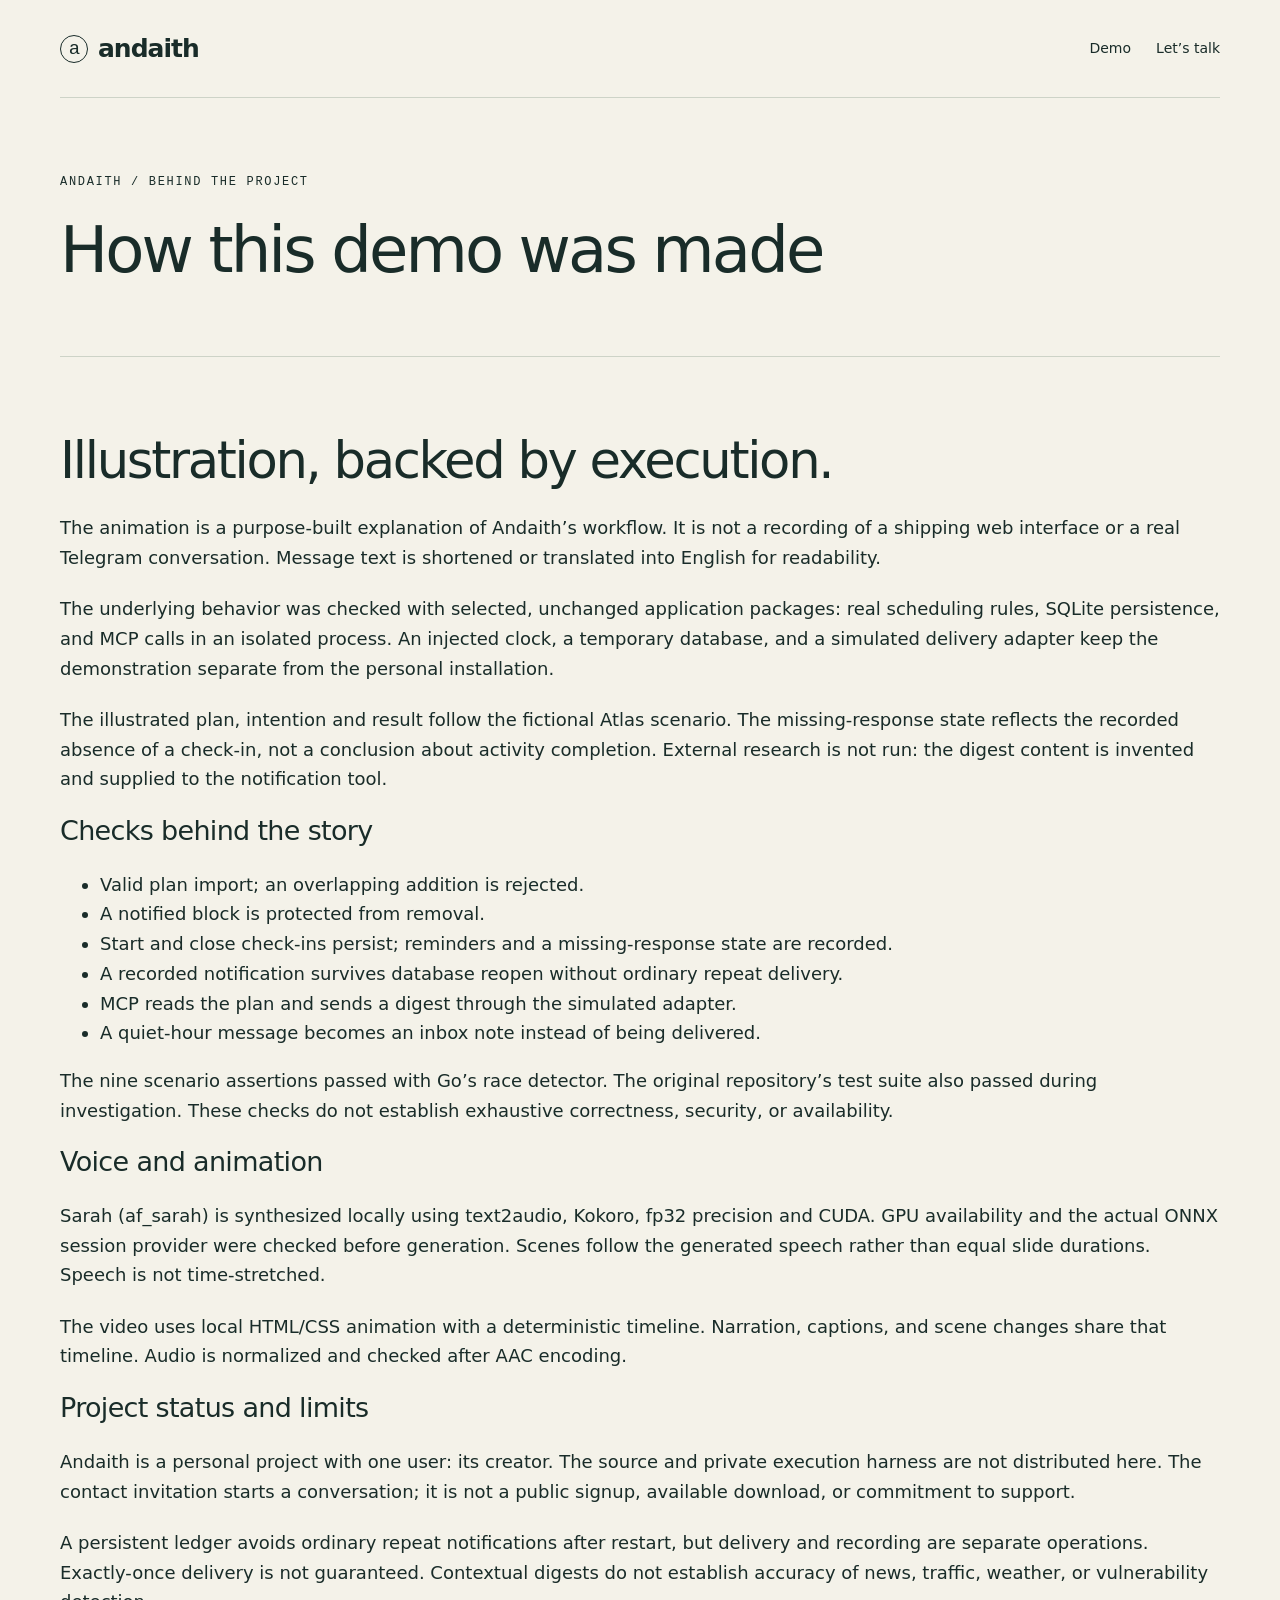
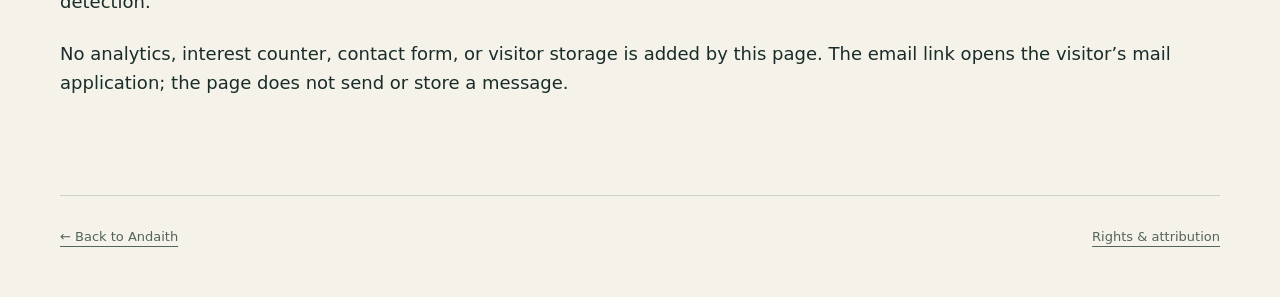
==== evidence.html @ bb745c5e "Publish approved Andaith showcase and fictional animated demo" ====
<!doctype html><html lang="en"><head><meta charset="utf-8"><meta name="viewport" content="width=device-width,initial-scale=1"><title>How this demo was made — Andaith</title><meta name="description" content="How this demo was made"><link rel="stylesheet" href="styles.css"></head><body><a class="skip" href="#main">Skip to content</a><div class="wrap"><header class="nav"><a class="brand" href="index.html"><span class="mark" aria-hidden="true">a</span>andaith</a><nav aria-label="Main navigation"><a href="index.html#demo">Demo</a><a href="index.html#contact">Let’s talk</a></nav></header><main id="main"><section class="hero"><p class="eyebrow">Andaith / Behind the project</p><h1 class="subpage-title">How this demo was made</h1></section><section class="section"><h2>Illustration, backed by execution.</h2><p>The animation is a purpose-built explanation of Andaith’s workflow. It is not a recording of a shipping web interface or a real Telegram conversation. Message text is shortened or translated into English for readability.</p><p>The underlying behavior was checked with selected, unchanged application packages: real scheduling rules, SQLite persistence, and MCP calls in an isolated process. An injected clock, a temporary database, and a simulated delivery adapter keep the demonstration separate from the personal installation.</p><p>The illustrated plan, intention and result follow the fictional Atlas scenario. The missing-response state reflects the recorded absence of a check-in, not a conclusion about activity completion. External research is not run: the digest content is invented and supplied to the notification tool.</p><h3>Checks behind the story</h3><ul><li>Valid plan import; an overlapping addition is rejected.</li><li>A notified block is protected from removal.</li><li>Start and close check-ins persist; reminders and a missing-response state are recorded.</li><li>A recorded notification survives database reopen without ordinary repeat delivery.</li><li>MCP reads the plan and sends a digest through the simulated adapter.</li><li>A quiet-hour message becomes an inbox note instead of being delivered.</li></ul><p>The nine scenario assertions passed with Go’s race detector. The original repository’s test suite also passed during investigation. These checks do not establish exhaustive correctness, security, or availability.</p><h3>Voice and animation</h3><p>Sarah (af_sarah) is synthesized locally using text2audio, Kokoro, fp32 precision and CUDA. GPU availability and the actual ONNX session provider were checked before generation. Scenes follow the generated speech rather than equal slide durations. Speech is not time-stretched.</p><p>The video uses local HTML/CSS animation with a deterministic timeline. Narration, captions, and scene changes share that timeline. Audio is normalized and checked after AAC encoding.</p><h3>Project status and limits</h3><p>Andaith is a personal project with one user: its creator. The source and private execution harness are not distributed here. The contact invitation starts a conversation; it is not a public signup, available download, or commitment to support.</p><p>A persistent ledger avoids ordinary repeat notifications after restart, but delivery and recording are separate operations. Exactly-once delivery is not guaranteed. Contextual digests do not establish accuracy of news, traffic, weather, or vulnerability detection.</p><p>No analytics, interest counter, contact form, or visitor storage is added by this page. The email link opens the visitor’s mail application; the page does not send or store a message.</p></section></main><footer class="footer"><a href="index.html">← Back to Andaith</a><a href="NOTICE.txt">Rights & attribution</a></footer></div></body></html>
---- styles.css ----
:root{--paper:#f4f2e9;--ink:#192c29;--muted:#53635d;--line:#cdd3c7;--green:#cce57b;--dark:#172b27;--white:#fcfcf6;--mono:ui-monospace,SFMono-Regular,Consolas,monospace}
*{box-sizing:border-box}html{scroll-behavior:smooth;scroll-padding-top:24px}body{margin:0;background:var(--paper);color:var(--ink);font:18px/1.65 system-ui,-apple-system,BlinkMacSystemFont,"Segoe UI",sans-serif}a{color:inherit;text-underline-offset:5px}a:hover{text-decoration-thickness:2px}a:focus-visible,summary:focus-visible,video:focus-visible{outline:3px solid #54742a;outline-offset:6px}img{display:block;max-width:100%;height:auto}p{margin:0 0 1.2em}h1,h2,h3{line-height:1.12;font-weight:520;letter-spacing:-.045em;margin:0 0 24px}h1{font-size:clamp(52px,6.7vw,92px);max-width:900px}h2{font-size:clamp(36px,4vw,56px)}h3{font-size:27px;letter-spacing:-.025em}.wrap{width:min(1160px,calc(100% - 64px));margin:auto}.skip{position:absolute;left:20px;top:-100px;padding:10px;background:var(--green);z-index:3}.skip:focus{top:12px}.nav{display:flex;justify-content:space-between;align-items:center;padding:28px 0;border-bottom:1px solid var(--line);gap:24px}.brand{display:flex;gap:10px;align-items:center;text-decoration:none;font-weight:650;letter-spacing:-.04em;font-size:25px}.mark{display:inline-grid;place-items:center;width:28px;height:28px;border:1.5px solid var(--ink);border-radius:50%;font:19px var(--mono)}nav{display:flex;gap:25px;font-size:14px}nav a{text-decoration:none}.eyebrow{font:12px/1.5 var(--mono);letter-spacing:.14em;text-transform:uppercase;margin:0 0 24px}.hero{padding:75px 0 45px}.hero .intro{font-size:21px;line-height:1.65;max-width:660px;color:var(--muted)}.accent{font-family:Georgia,serif;font-style:italic;font-weight:400}.actions{display:flex;gap:26px;align-items:center;flex-wrap:wrap;margin:30px 0 42px}.button{display:inline-flex;padding:13px 23px;background:var(--ink);color:var(--white);text-decoration:none;font-size:15px;border-radius:3px}.button:hover{background:#304b40}.facts{display:flex;gap:20px;flex-wrap:wrap;border-top:1px solid var(--line);padding-top:18px;color:var(--muted);font:12px/1.6 var(--mono)}.hero-figure{margin:0 0 24px;background:var(--dark);border-radius:5px;overflow:hidden}.hero-figure img{width:100%}figcaption{font-size:13px;color:var(--muted);margin-top:12px;line-height:1.6}.section{padding:75px 0;border-top:1px solid var(--line)}.section-head{display:grid;grid-template-columns:220px 1fr;gap:35px}.section-head .eyebrow{padding-top:8px}.lead{max-width:730px;font-size:20px;color:var(--muted)}.demo{margin-top:32px;background:var(--dark);padding:20px;border-radius:5px}video{display:block;width:100%;aspect-ratio:16/9;background:var(--dark);border-radius:3px}.video-note{color:#c4d0c5;font:12px/1.7 var(--mono);padding:14px 4px 0}.video-note a{color:#e3efbc}.captions{display:flex;gap:12px;flex-wrap:wrap;font-size:14px;margin-top:18px}.pill{border:1px solid var(--line);border-radius:24px;padding:5px 14px;font:12px/1.5 var(--mono)}.gallery{display:grid;grid-template-columns:repeat(3,1fr);gap:20px;margin-top:34px}.gallery figure{margin:0}.gallery img{border-radius:3px;aspect-ratio:16/9}.architecture{margin:32px 0;background:var(--dark);border-radius:5px;padding:12px}.architecture img{width:100%}.decisions{border-top:1px solid var(--line);margin-top:35px}.decision{display:grid;grid-template-columns:60px 250px 1fr;gap:25px;padding:25px 0;border-bottom:1px solid var(--line)}.decision .number{font:13px var(--mono);color:var(--muted);padding-top:6px}.decision h3{font-size:23px;margin:0}.decision p{font-size:16px;margin:0;max-width:650px}.ownership{display:grid;grid-template-columns:1fr 1fr;gap:40px;margin-top:32px}.ownership>div{padding:28px 0;border-top:2px solid var(--ink)}.ownership p{font-size:17px}.note{background:#e8ecd9;border-left:3px solid #5a7043;padding:22px 28px;font-size:16px;margin-top:26px}.evidence{display:grid;grid-template-columns:1fr 1fr;gap:40px;margin-top:32px}.evidence ul{padding-left:22px;font-size:16px}.evidence li{padding:4px 0}.quote{font:italic 32px/1.4 Georgia,serif;max-width:800px;padding:25px 0}.footer{padding:30px 0 50px;border-top:1px solid var(--line);display:flex;justify-content:space-between;gap:30px;font-size:13px;color:var(--muted)}.footer p{margin:0}details{margin-top:24px;font-size:15px}summary{cursor:pointer;font-weight:600}.small{font-size:14px;color:var(--muted)}code{font: .88em var(--mono);overflow-wrap:anywhere}::selection{background:var(--green);color:var(--ink)}
@media(max-width:760px){.wrap{width:calc(100% - 36px)}.nav{padding:20px 0;align-items:flex-start}nav{gap:13px;flex-wrap:wrap;justify-content:flex-end;font-size:12px;max-width:225px}.hero{padding-top:45px}h1{font-size:54px}.hero .intro{font-size:18px}.section{padding:45px 0}.section-head{grid-template-columns:1fr;gap:0}.section-head .eyebrow{margin-bottom:18px}.gallery{grid-template-columns:1fr}.ownership,.evidence{grid-template-columns:1fr;gap:10px}.decision{grid-template-columns:30px 1fr;gap:12px}.decision p{grid-column:2}.demo{padding:8px}.facts{gap:10px}.footer{flex-direction:column}.architecture{padding:0}.lead{font-size:18px}.quote{font-size:27px}}
@media(prefers-reduced-motion:reduce){html{scroll-behavior:auto}}

video::cue{font-size:18px;background:rgba(10,20,17,.88);color:#fff}.product-title{max-width:1000px}.product-intro{max-width:680px}.product-hero{padding-bottom:38px}.hero-art{margin:20px 0 0;border:1px solid var(--line);border-radius:12px;overflow:hidden;background:#fcfcf6}.hero-art img{width:100%}.story-intro{display:grid;grid-template-columns:1fr 1.25fr;gap:60px}.story-intro .statement{font:italic 32px/1.45 Georgia,serif;letter-spacing:-.02em}.three-steps{display:grid;grid-template-columns:repeat(3,1fr);gap:28px;margin:35px 0}.step{border-top:1px solid var(--line);padding-top:24px}.step .n{font:12px var(--mono);color:var(--muted)}.step h3{margin:18px 0;font-size:25px}.step p{font-size:16px}.demo{margin-top:30px}.demo-note{color:#d3ddcc;font-size:14px;line-height:1.7;padding:18px 8px 4px}.demo-note a{color:#e4efb7}.invitation{background:#e5ebd3;border-radius:12px;padding:48px;margin:36px 0 0}.invitation h2{max-width:780px}.invitation .button{margin:12px 0 18px}.email-address{display:block;font:16px/1.7 var(--mono);overflow-wrap:anywhere}.invitation .small{max-width:700px;margin-top:22px}.story-rule{padding:22px 0;margin:25px 0;border-top:1px solid var(--line);border-bottom:1px solid var(--line);font-size:21px}.subpage-title{font-size:clamp(40px,5vw,68px)}.mono-label{font:12px var(--mono);color:var(--muted)}.facts span{display:inline-block}.disclosure{font-size:13px;max-width:900px;color:var(--muted);margin:15px 0 0}.concept-link{font-size:14px}.gallery figure a{display:block;border:1px solid var(--line);border-radius:6px;overflow:hidden}.contact-note{font-size:16px}.direct-email{color:var(--ink)}@media(max-width:760px){video::cue{font-size:12px}.product-title{font-size:49px}.story-intro{grid-template-columns:1fr;gap:16px}.story-intro .statement{font-size:27px}.three-steps{grid-template-columns:1fr;gap:10px}.invitation{padding:26px 22px}.invitation h2{font-size:34px}.email-address{font-size:13px}.product-hero{padding-top:38px}.demo-note{font-size:12px}.hero-art{border-radius:7px}}
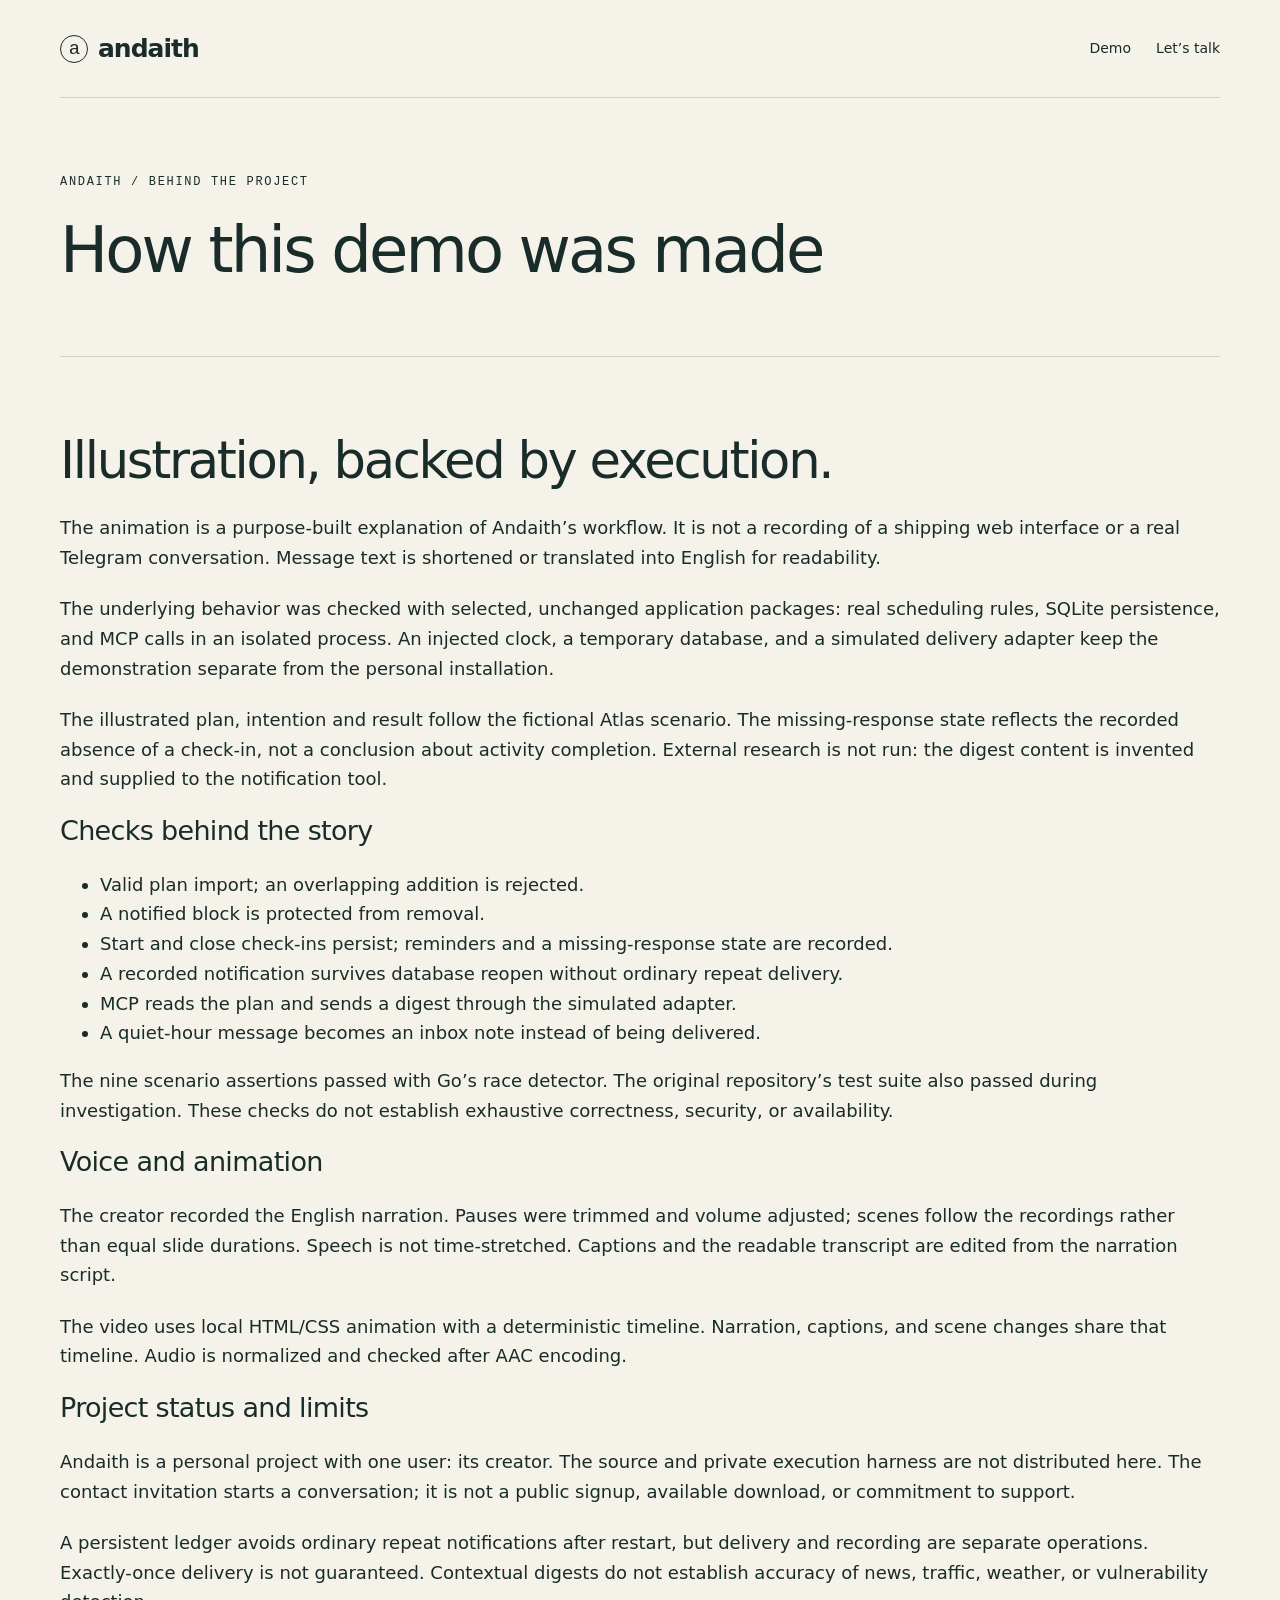
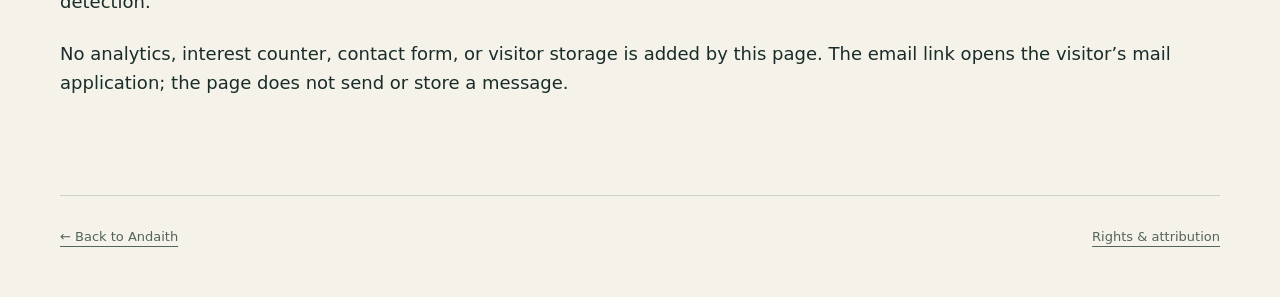
==== commit 6adcf903: "Publish creator-recorded narration with synchronized animation and captions" ====
--- a/evidence.html
+++ b/evidence.html
@@ -1 +1 @@
-<!doctype html><html lang="en"><head><meta charset="utf-8"><meta name="viewport" content="width=device-width,initial-scale=1"><title>How this demo was made — Andaith</title><meta name="description" content="How this demo was made"><link rel="stylesheet" href="styles.css"></head><body><a class="skip" href="#main">Skip to content</a><div class="wrap"><header class="nav"><a class="brand" href="index.html"><span class="mark" aria-hidden="true">a</span>andaith</a><nav aria-label="Main navigation"><a href="index.html#demo">Demo</a><a href="index.html#contact">Let’s talk</a></nav></header><main id="main"><section class="hero"><p class="eyebrow">Andaith / Behind the project</p><h1 class="subpage-title">How this demo was made</h1></section><section class="section"><h2>Illustration, backed by execution.</h2><p>The animation is a purpose-built explanation of Andaith’s workflow. It is not a recording of a shipping web interface or a real Telegram conversation. Message text is shortened or translated into English for readability.</p><p>The underlying behavior was checked with selected, unchanged application packages: real scheduling rules, SQLite persistence, and MCP calls in an isolated process. An injected clock, a temporary database, and a simulated delivery adapter keep the demonstration separate from the personal installation.</p><p>The illustrated plan, intention and result follow the fictional Atlas scenario. The missing-response state reflects the recorded absence of a check-in, not a conclusion about activity completion. External research is not run: the digest content is invented and supplied to the notification tool.</p><h3>Checks behind the story</h3><ul><li>Valid plan import; an overlapping addition is rejected.</li><li>A notified block is protected from removal.</li><li>Start and close check-ins persist; reminders and a missing-response state are recorded.</li><li>A recorded notification survives database reopen without ordinary repeat delivery.</li><li>MCP reads the plan and sends a digest through the simulated adapter.</li><li>A quiet-hour message becomes an inbox note instead of being delivered.</li></ul><p>The nine scenario assertions passed with Go’s race detector. The original repository’s test suite also passed during investigation. These checks do not establish exhaustive correctness, security, or availability.</p><h3>Voice and animation</h3><p>Sarah (af_sarah) is synthesized locally using text2audio, Kokoro, fp32 precision and CUDA. GPU availability and the actual ONNX session provider were checked before generation. Scenes follow the generated speech rather than equal slide durations. Speech is not time-stretched.</p><p>The video uses local HTML/CSS animation with a deterministic timeline. Narration, captions, and scene changes share that timeline. Audio is normalized and checked after AAC encoding.</p><h3>Project status and limits</h3><p>Andaith is a personal project with one user: its creator. The source and private execution harness are not distributed here. The contact invitation starts a conversation; it is not a public signup, available download, or commitment to support.</p><p>A persistent ledger avoids ordinary repeat notifications after restart, but delivery and recording are separate operations. Exactly-once delivery is not guaranteed. Contextual digests do not establish accuracy of news, traffic, weather, or vulnerability detection.</p><p>No analytics, interest counter, contact form, or visitor storage is added by this page. The email link opens the visitor’s mail application; the page does not send or store a message.</p></section></main><footer class="footer"><a href="index.html">← Back to Andaith</a><a href="NOTICE.txt">Rights & attribution</a></footer></div></body></html>+<!doctype html><html lang="en"><head><meta charset="utf-8"><meta name="viewport" content="width=device-width,initial-scale=1"><title>How this demo was made — Andaith</title><meta name="description" content="How this demo was made"><link rel="stylesheet" href="styles.css"></head><body><a class="skip" href="#main">Skip to content</a><div class="wrap"><header class="nav"><a class="brand" href="index.html"><span class="mark" aria-hidden="true">a</span>andaith</a><nav aria-label="Main navigation"><a href="index.html#demo">Demo</a><a href="index.html#contact">Let’s talk</a></nav></header><main id="main"><section class="hero"><p class="eyebrow">Andaith / Behind the project</p><h1 class="subpage-title">How this demo was made</h1></section><section class="section"><h2>Illustration, backed by execution.</h2><p>The animation is a purpose-built explanation of Andaith’s workflow. It is not a recording of a shipping web interface or a real Telegram conversation. Message text is shortened or translated into English for readability.</p><p>The underlying behavior was checked with selected, unchanged application packages: real scheduling rules, SQLite persistence, and MCP calls in an isolated process. An injected clock, a temporary database, and a simulated delivery adapter keep the demonstration separate from the personal installation.</p><p>The illustrated plan, intention and result follow the fictional Atlas scenario. The missing-response state reflects the recorded absence of a check-in, not a conclusion about activity completion. External research is not run: the digest content is invented and supplied to the notification tool.</p><h3>Checks behind the story</h3><ul><li>Valid plan import; an overlapping addition is rejected.</li><li>A notified block is protected from removal.</li><li>Start and close check-ins persist; reminders and a missing-response state are recorded.</li><li>A recorded notification survives database reopen without ordinary repeat delivery.</li><li>MCP reads the plan and sends a digest through the simulated adapter.</li><li>A quiet-hour message becomes an inbox note instead of being delivered.</li></ul><p>The nine scenario assertions passed with Go’s race detector. The original repository’s test suite also passed during investigation. These checks do not establish exhaustive correctness, security, or availability.</p><h3>Voice and animation</h3><p>The creator recorded the English narration. Pauses were trimmed and volume adjusted; scenes follow the recordings rather than equal slide durations. Speech is not time-stretched. Captions and the readable transcript are edited from the narration script.</p><p>The video uses local HTML/CSS animation with a deterministic timeline. Narration, captions, and scene changes share that timeline. Audio is normalized and checked after AAC encoding.</p><h3>Project status and limits</h3><p>Andaith is a personal project with one user: its creator. The source and private execution harness are not distributed here. The contact invitation starts a conversation; it is not a public signup, available download, or commitment to support.</p><p>A persistent ledger avoids ordinary repeat notifications after restart, but delivery and recording are separate operations. Exactly-once delivery is not guaranteed. Contextual digests do not establish accuracy of news, traffic, weather, or vulnerability detection.</p><p>No analytics, interest counter, contact form, or visitor storage is added by this page. The email link opens the visitor’s mail application; the page does not send or store a message.</p></section></main><footer class="footer"><a href="index.html">← Back to Andaith</a><a href="NOTICE.txt">Rights & attribution</a></footer></div></body></html>
